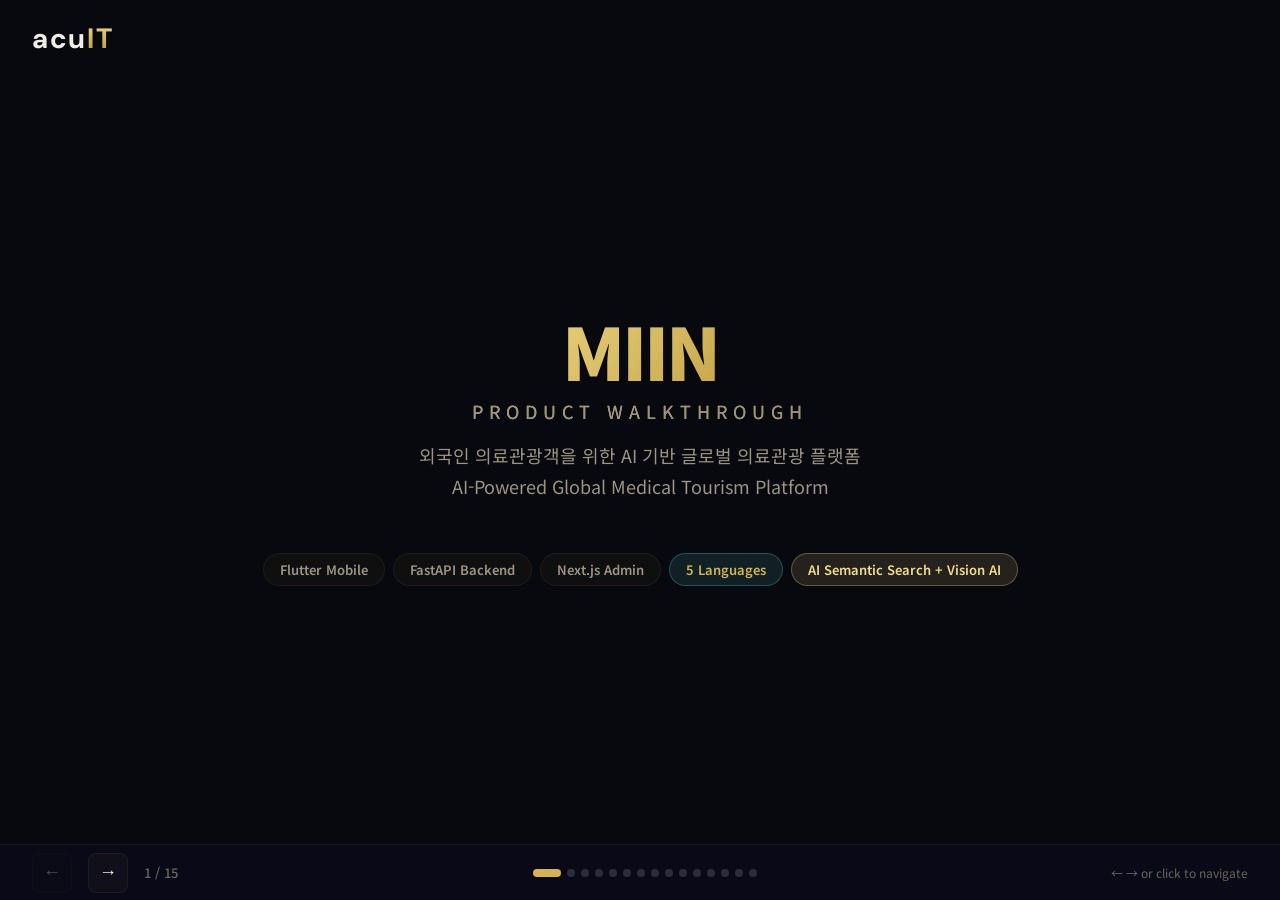
==== walkthrough-deck/walkthrough.html @ cf0fdb3b "walkthrough deck completed" ====
<!DOCTYPE html>
<html lang="ko">
<head>
<meta charset="UTF-8">
<meta name="viewport" content="width=device-width, initial-scale=1.0">
<title>MIIN — App Walkthrough Deck</title>
<link rel="preconnect" href="https://fonts.googleapis.com">
<link rel="preconnect" href="https://fonts.gstatic.com" crossorigin>
<link href="https://fonts.googleapis.com/css2?family=DM+Sans:wght@400;500;600;700&family=Noto+Sans+KR:wght@300;400;500;600;700;800;900&display=swap" rel="stylesheet">
<style>
*, *::before, *::after { box-sizing: border-box; margin: 0; padding: 0; }

:root {
  /* Gold theme matching landing page */
  --primary: #D4B44E;
  --primary-light: #F0DC8A;
  --primary-dark: #B89530;
  --bg: #08090E;
  --bg-slide: #0E1017;
  --text: #F0EDE6;
  --text-dim: #9B9484;
  --text-muted: #6B6459;
  --accent: #D4B44E;
  --surface: rgba(212,180,78,0.04);
  --border: rgba(212,180,78,0.08);
  --accent-glow: rgba(212,180,78,0.18);
}

html, body {
  width: 100%; height: 100%;
  font-family: 'Noto Sans KR', -apple-system, sans-serif;
  background: var(--bg);
  color: var(--text);
  overflow: hidden;
  -webkit-font-smoothing: antialiased;
}

/* ===== PRESENTATION CONTAINER ===== */
.presentation {
  width: 100%; height: 100%;
  position: relative;
}

/* ===== SLIDE ===== */
.slide {
  position: absolute;
  top: 0; left: 0; right: 0; bottom: 0;
  display: flex;
  align-items: center;
  justify-content: center;
  opacity: 0;
  transform: translateX(60px);
  transition: opacity 0.5s ease, transform 0.5s ease;
  pointer-events: none;
  padding: 40px;
}
.slide.active {
  opacity: 1;
  transform: translateX(0);
  pointer-events: all;
}
.slide.prev {
  opacity: 0;
  transform: translateX(-60px);
}

/* ===== SLIDE LAYOUTS ===== */
.slide-inner {
  width: 100%;
  max-width: 1400px;
  height: 100%;
  display: flex;
  align-items: center;
  gap: 60px;
}

/* Title slide */
.slide-inner.title-layout {
  flex-direction: column;
  justify-content: center;
  text-align: center;
  gap: 20px;
}

/* Content + phones layout */
.slide-inner.content-phones {
  flex-direction: row;
}
.slide-content {
  flex: 1;
  max-width: 480px;
}
.slide-phones {
  flex: 1;
  display: flex;
  gap: 24px;
  justify-content: center;
  align-items: center;
}

/* Multi-phones (3+) */
.slide-inner.phones-only {
  flex-direction: column;
  gap: 24px;
}
.phones-row {
  display: flex;
  gap: 24px;
  justify-content: center;
  align-items: flex-start;
}

/* ===== TYPOGRAPHY ===== */
.slide-number {
  display: inline-block;
  font-size: 12px;
  font-weight: 700;
  letter-spacing: 3px;
  text-transform: uppercase;
  color: var(--primary);
  margin-bottom: 16px;
  padding: 4px 12px;
  background: rgba(78,205,196,0.1);
  border-radius: 4px;
}

h1.hero-title {
  font-size: 72px;
  font-weight: 900;
  letter-spacing: -3px;
  line-height: 1;
  background: linear-gradient(135deg, var(--primary-light), var(--primary-dark));
  -webkit-background-clip: text;
  -webkit-text-fill-color: transparent;
  background-clip: text;
}
h1.hero-title .version {
  display: block;
  font-size: 18px;
  font-weight: 400;
  letter-spacing: 6px;
  -webkit-text-fill-color: var(--text-dim);
  margin-top: 16px;
}

h2.slide-title {
  font-size: 42px;
  font-weight: 800;
  letter-spacing: -1.5px;
  line-height: 1.2;
  margin-bottom: 16px;
}
h2.slide-title .highlight {
  color: var(--primary);
}

p.slide-subtitle {
  font-size: 18px;
  color: var(--text-dim);
  line-height: 1.7;
  max-width: 500px;
}
.title-layout p.slide-subtitle {
  max-width: 600px;
  margin: 0 auto;
}

p.slide-desc {
  font-size: 16px;
  color: var(--text-dim);
  line-height: 1.8;
  margin-bottom: 24px;
}

/* Feature pills */
.feature-pills {
  display: flex;
  flex-wrap: wrap;
  gap: 8px;
  margin-top: 20px;
}
.pill {
  padding: 6px 16px;
  border-radius: 20px;
  font-size: 13px;
  font-weight: 600;
  background: var(--surface);
  border: 1px solid var(--border);
  color: var(--text-dim);
}
.pill.accent {
  background: rgba(78,205,196,0.12);
  border-color: rgba(78,205,196,0.3);
  color: var(--primary);
}
.pill.new {
  background: rgba(240,220,138,0.12);
  border-color: rgba(240,220,138,0.3);
  color: var(--primary-light);
}

/* ===== PHONE MOCKUP ===== */
.phone-mockup {
  position: relative;
  width: 260px;
  flex-shrink: 0;
}
.phone-mockup.large {
  width: 300px;
}
.phone-mockup.small {
  width: 220px;
}
.phone-frame {
  background: #15171F;
  border-radius: 32px;
  padding: 8px;
  box-shadow:
    0 30px 80px rgba(0,0,0,0.5),
    0 0 0 1px rgba(212,180,78,0.12),
    inset 0 0 0 1px rgba(212,180,78,0.06);
}
.phone-screen {
  border-radius: 24px;
  overflow: hidden;
  position: relative;
  background: #f5f5f5;
}
.phone-screen img {
  width: 100%;
  display: block;
}
/* Status bar overlay — blends with white app background */
.phone-screen::before {
  content: '';
  position: absolute;
  top: 0; left: 0; right: 0;
  height: 32px;
  background: linear-gradient(180deg, #fff 60%, rgba(255,255,255,0));
  z-index: 5;
  border-radius: 24px 24px 0 0;
  pointer-events: none;
}
.phone-notch {
  position: absolute;
  top: 0;
  left: 50%;
  transform: translateX(-50%);
  width: 100px;
  height: 22px;
  background: #15171F;
  border-radius: 0 0 14px 14px;
  z-index: 10;
}
.phone-label {
  text-align: center;
  margin-top: 12px;
  font-size: 12px;
  font-weight: 600;
  color: var(--text-muted);
  letter-spacing: 1px;
  text-transform: uppercase;
}

/* Arrow indicator between phones */
.phone-arrow {
  display: flex;
  align-items: center;
  color: var(--primary);
  font-size: 28px;
  opacity: 0.6;
}

/* ===== NAVIGATION ===== */
.nav-bar {
  position: fixed;
  bottom: 0; left: 0; right: 0;
  height: 56px;
  background: rgba(10,10,26,0.9);
  backdrop-filter: blur(16px);
  border-top: 1px solid var(--border);
  display: flex;
  align-items: center;
  justify-content: space-between;
  padding: 0 32px;
  z-index: 1000;
}
.nav-left, .nav-right {
  display: flex;
  align-items: center;
  gap: 16px;
}
.nav-btn {
  width: 40px; height: 40px;
  border: 1px solid var(--border);
  border-radius: 8px;
  background: var(--surface);
  color: var(--text);
  display: flex;
  align-items: center;
  justify-content: center;
  cursor: pointer;
  font-size: 18px;
  transition: all 0.2s;
}
.nav-btn:hover {
  background: rgba(212,180,78,0.1);
  border-color: rgba(212,180,78,0.3);
  box-shadow: 0 0 16px var(--accent-glow);
}
.nav-btn:disabled {
  opacity: 0.3;
  cursor: default;
}

/* Progress dots */
.progress-dots {
  display: flex;
  gap: 6px;
  align-items: center;
}
.dot {
  width: 8px; height: 8px;
  border-radius: 50%;
  background: rgba(255,255,255,0.15);
  transition: all 0.3s;
  cursor: pointer;
}
.dot.active {
  width: 28px;
  border-radius: 4px;
  background: var(--primary);
}

.slide-counter {
  font-size: 13px;
  color: var(--text-muted);
  font-weight: 500;
  font-variant-numeric: tabular-nums;
}

/* ===== KEY SHORTCUT HINT ===== */
.key-hint {
  position: fixed;
  bottom: 72px;
  right: 32px;
  font-size: 11px;
  color: var(--text-muted);
  opacity: 0.5;
  z-index: 999;
}

/* ===== HOME LOGO ===== */
.home-logo {
  position: fixed;
  top: 20px;
  left: 32px;
  z-index: 1000;
  font-size: 28px;
  font-weight: 700;
  font-family: 'DM Sans', sans-serif;
  letter-spacing: 0.06em;
  cursor: pointer;
  transition: opacity 0.3s ease;
}
.home-logo:hover {
  opacity: 0.8;
}
.home-logo a {
  text-decoration: none;
  display: flex;
  align-items: baseline;
}
.home-logo .logo-acu {
  color: var(--text);
}
.home-logo .logo-it {
  background: linear-gradient(180deg, var(--primary-light), var(--primary-dark));
  -webkit-background-clip: text;
  -webkit-text-fill-color: transparent;
  background-clip: text;
  text-transform: uppercase;
}

/* ===== INFO GRID (for tech/roadmap slides) ===== */
.info-grid {
  display: grid;
  grid-template-columns: repeat(auto-fit, minmax(260px, 1fr));
  gap: 16px;
  width: 100%;
  max-width: 1200px;
}
.info-card {
  background: var(--surface);
  border: 1px solid var(--border);
  border-radius: 16px;
  padding: 24px;
}
.info-card h4 {
  font-size: 15px;
  font-weight: 700;
  color: var(--primary);
  margin-bottom: 12px;
}
.info-card ul {
  list-style: none;
}
.info-card li {
  font-size: 14px;
  color: var(--text-dim);
  padding: 4px 0 4px 18px;
  position: relative;
  line-height: 1.5;
}
.info-card li::before {
  content: '>';
  position: absolute;
  left: 0;
  color: var(--primary);
  font-weight: 700;
}

/* Tech arch boxes */
.arch-flow {
  display: flex;
  flex-direction: column;
  align-items: center;
  gap: 12px;
  width: 100%;
  max-width: 900px;
}
.arch-row {
  display: flex;
  gap: 16px;
  justify-content: center;
  flex-wrap: wrap;
}
.arch-box {
  background: var(--surface);
  border: 1px solid var(--border);
  border-radius: 12px;
  padding: 20px 28px;
  text-align: center;
  min-width: 180px;
  transition: all 0.3s ease;
}
.arch-box:hover {
  border-color: rgba(212,180,78,0.3);
  box-shadow: 0 0 20px var(--accent-glow);
}
.arch-box h5 {
  font-size: 14px;
  font-weight: 700;
  color: var(--text);
  margin-bottom: 4px;
}
.arch-box .tech {
  font-size: 13px;
  color: var(--primary);
  font-weight: 600;
}
.arch-box .details {
  font-size: 11px;
  color: var(--text-muted);
  margin-top: 6px;
  line-height: 1.5;
}
.arch-arrow-down {
  color: var(--primary);
  font-size: 22px;
  opacity: 0.6;
}

/* Roadmap */
.roadmap-grid {
  display: grid;
  grid-template-columns: repeat(3, 1fr);
  gap: 20px;
  width: 100%;
  max-width: 1100px;
}
.roadmap-card {
  background: var(--surface);
  border: 1px solid var(--border);
  border-radius: 16px;
  padding: 28px;
}
.roadmap-card.current {
  border-color: rgba(212,180,78,0.4);
  background: rgba(212,180,78,0.06);
}
.roadmap-card h4 {
  font-size: 16px;
  font-weight: 700;
  margin-bottom: 16px;
}
.roadmap-card.current h4 { color: var(--primary); }
.roadmap-card ul {
  list-style: none;
}
.roadmap-card li {
  font-size: 13px;
  color: var(--text-dim);
  padding: 5px 0 5px 20px;
  position: relative;
  line-height: 1.5;
}
.roadmap-card li::before {
  content: '>';
  position: absolute;
  left: 0;
  color: var(--primary);
  font-weight: 700;
}
.roadmap-card.current li::before { content: '✓'; }

/* ===== RESPONSIVE ===== */
@media (max-width: 1100px) {
  .slide-inner.content-phones { flex-direction: column; gap: 32px; }
  .slide-content { max-width: 100%; text-align: center; }
  .slide-content .feature-pills { justify-content: center; }
  h2.slide-title { font-size: 32px; }
  .phone-mockup { width: 200px; }
  .phone-mockup.large { width: 240px; }
  .roadmap-grid { grid-template-columns: 1fr; }
}
</style>
</head>
<body>

<!-- Home Logo -->
<div class="home-logo">
  <a href="../index.html">
    <span class="logo-acu">acu</span><span class="logo-it">IT</span>
  </a>
</div>

<div class="presentation" id="presentation">

<!-- ==================== SLIDE 0: TITLE ==================== -->
<div class="slide active" data-index="0">
  <div class="slide-inner title-layout">
    <h1 class="hero-title">
      MIIN
      <span class="version">PRODUCT WALKTHROUGH</span>
    </h1>
    <p class="slide-subtitle">
      외국인 의료관광객을 위한 AI 기반 글로벌 의료관광 플랫폼<br>
      AI-Powered Global Medical Tourism Platform
    </p>
    <div class="feature-pills" style="justify-content:center; margin-top:32px">
      <span class="pill">Flutter Mobile</span>
      <span class="pill">FastAPI Backend</span>
      <span class="pill">Next.js Admin</span>
      <span class="pill accent">5 Languages</span>
      <span class="pill new">AI Semantic Search + Vision AI</span>
    </div>
  </div>
</div>

<!-- ==================== SLIDE 1: HOME ==================== -->
<div class="slide" data-index="1">
  <div class="slide-inner content-phones">
    <div class="slide-content">
      <div class="slide-number">01 — Home</div>
      <h2 class="slide-title"><span class="highlight">홈 화면</span><br>맞춤 탐색의 시작</h2>
      <p class="slide-desc">
        프로모션 배너, 16개 시술 카테고리, 할인 시술, 리뷰 많은 시술, 높은 평점 시술, 인기 클리닉 랭킹까지 홈에서 한눈에 탐색.
      </p>
      <div class="feature-pills">
        <span class="pill accent">16개 카테고리</span>
        <span class="pill">프로모션 배너</span>
        <span class="pill">인기 클리닉 TOP 5</span>
        <span class="pill accent">5개국어 전환</span>
      </div>
    </div>
    <div class="slide-phones">
      <div class="phone-mockup small">
        <div class="phone-frame">
          <div class="phone-screen">
            <img src="images/home.jpg" alt="Home">
          </div>
        </div>
        <div class="phone-label">Home</div>
      </div>
      <div class="phone-mockup small">
        <div class="phone-frame">
          <div class="phone-screen">
            <img src="images/home-scroll1.jpg" alt="Home Scroll 1">
          </div>
        </div>
        <div class="phone-label">Best Reviews</div>
      </div>
      <div class="phone-mockup small">
        <div class="phone-frame">
          <div class="phone-screen">
            <img src="images/home-scroll2.jpg" alt="Home Scroll 2">
          </div>
        </div>
        <div class="phone-label">Popular Clinics</div>
      </div>
    </div>
  </div>
</div>

<!-- ==================== SLIDE 2: LANGUAGE ==================== -->
<div class="slide" data-index="2">
  <div class="slide-inner content-phones">
    <div class="slide-content">
      <div class="slide-number">02 — Multi-Language</div>
      <h2 class="slide-title"><span class="highlight">5개국어</span><br>글로벌 접근성</h2>
      <p class="slide-desc">
        English, 한국어, 日本語, 中文, Tiếng Việt 지원. 앱 전체 UI와 콘텐츠가 선택한 언어로 즉시 전환됩니다.
      </p>
      <div class="feature-pills">
        <span class="pill accent">English</span>
        <span class="pill accent">한국어</span>
        <span class="pill accent">日本語</span>
        <span class="pill accent">中文</span>
        <span class="pill accent">Tiếng Việt</span>
      </div>
    </div>
    <div class="slide-phones">
      <div class="phone-mockup large">
        <div class="phone-frame">
          <div class="phone-screen">
            <img src="images/home-language.jpg" alt="Language">
          </div>
        </div>
        <div class="phone-label">Language Selector</div>
      </div>
    </div>
  </div>
</div>

<!-- ==================== SLIDE 3: SEARCH ==================== -->
<div class="slide" data-index="3">
  <div class="slide-inner content-phones">
    <div class="slide-content">
      <div class="slide-number">03 — Search & Discovery</div>
      <h2 class="slide-title"><span class="highlight">AI 검색</span>과<br>스마트 필터링</h2>
      <p class="slide-desc">
        AI 모드 ON 시 대화형 AI 챗봇 인터페이스로 전환. 사진 업로드로 Vision AI가 얼굴 분석 후 시술 추천 및 시뮬레이션. 자연어로 "회복 빠르고 자연스러운 코 수술" 같은 복합 요구사항 처리.
      </p>
      <div class="feature-pills">
        <span class="pill new">AI 시맨틱 검색</span>
        <span class="pill new">Vision AI 사진 분석</span>
        <span class="pill">카테고리 필터</span>
        <span class="pill">인기 검색어</span>
      </div>
    </div>
    <div class="slide-phones">
      <div class="phone-mockup">
        <div class="phone-frame">
          <div class="phone-screen">
            <img src="images/search.jpg" alt="Search">
          </div>
        </div>
        <div class="phone-label">Search</div>
      </div>
      <div class="phone-arrow">&#10132;</div>
      <div class="phone-mockup">
        <div class="phone-frame">
          <div class="phone-screen">
            <img src="images/search-results.jpg" alt="Results">
          </div>
        </div>
        <div class="phone-label">Results</div>
      </div>
    </div>
  </div>
</div>

<!-- ==================== SLIDE 4: CLINIC ==================== -->
<div class="slide" data-index="4">
  <div class="slide-inner content-phones">
    <div class="slide-content">
      <div class="slide-number">04 — Clinic Detail</div>
      <h2 class="slide-title"><span class="highlight">클리닉</span> 프로필<br>신뢰의 시작</h2>
      <p class="slide-desc">
        병원소개, 영업시간, 지도, 연락처부터 의료진 경력/전문분야, 시술 목록과 가격, 리뷰 별점 분포까지 탭으로 구분.
      </p>
      <div class="feature-pills">
        <span class="pill">병원 소개</span>
        <span class="pill accent">의사 프로필</span>
        <span class="pill">시술 + 가격</span>
        <span class="pill accent">리뷰 27개</span>
      </div>
    </div>
    <div class="slide-phones">
      <div class="phone-mockup small">
        <div class="phone-frame">
          <div class="phone-screen">
            <img src="images/clinic.jpg" alt="Clinic">
          </div>
        </div>
        <div class="phone-label">Info</div>
      </div>
      <div class="phone-mockup small">
        <div class="phone-frame">
          <div class="phone-screen">
            <img src="images/clinic-doctors.jpg" alt="Doctors">
          </div>
        </div>
        <div class="phone-label">Doctors</div>
      </div>
      <div class="phone-mockup small">
        <div class="phone-frame">
          <div class="phone-screen">
            <img src="images/clinic-procedures.jpg" alt="Procedures">
          </div>
        </div>
        <div class="phone-label">Procedures</div>
      </div>
    </div>
  </div>
</div>

<!-- ==================== SLIDE 5: CLINIC REVIEWS ==================== -->
<div class="slide" data-index="5">
  <div class="slide-inner content-phones">
    <div class="slide-content">
      <div class="slide-number">05 — Reviews & Map</div>
      <h2 class="slide-title"><span class="highlight">리뷰</span> 시스템과<br>위치 정보</h2>
      <p class="slide-desc">
        별점 분포 그래프, 시술별 필터링, 내 리뷰 하이라이트, 인증 뱃지. OpenStreetMap 기반 클리닉 위치와 연락처 정보 제공.
      </p>
      <div class="feature-pills">
        <span class="pill accent">별점 분포 차트</span>
        <span class="pill">시술별 필터</span>
        <span class="pill">인증 리뷰</span>
        <span class="pill accent">지도 + 길찾기</span>
      </div>
    </div>
    <div class="slide-phones">
      <div class="phone-mockup small">
        <div class="phone-frame">
          <div class="phone-screen">
            <img src="images/clinic-reviews.jpg" alt="Reviews">
          </div>
        </div>
        <div class="phone-label">Reviews</div>
      </div>
      <div class="phone-mockup small">
        <div class="phone-frame">
          <div class="phone-screen">
            <img src="images/clinic-scroll1.jpg" alt="Map">
          </div>
        </div>
        <div class="phone-label">Map</div>
      </div>
      <div class="phone-mockup small">
        <div class="phone-frame">
          <div class="phone-screen">
            <img src="images/clinic-scroll2.jpg" alt="Contact">
          </div>
        </div>
        <div class="phone-label">Contact</div>
      </div>
    </div>
  </div>
</div>

<!-- ==================== SLIDE 6: PROCEDURE DETAIL ==================== -->
<div class="slide" data-index="6">
  <div class="slide-inner content-phones">
    <div class="slide-content">
      <div class="slide-number">06 — Procedure Detail</div>
      <h2 class="slide-title"><span class="highlight">시술 상세</span><br>정보와 리뷰</h2>
      <p class="slide-desc">
        시술 사진 갤러리, 시술 정보(부가세, 마취비 등), 리뷰 목록과 답변. 하단에서 바로 1:1 상담, "Ask miin AI", 예약하기로 연결.
      </p>
      <div class="feature-pills">
        <span class="pill accent">시술 사진 갤러리</span>
        <span class="pill">시술 옵션 정보</span>
        <span class="pill">리뷰 + 답변</span>
        <span class="pill accent">즐겨찾기</span>
      </div>
    </div>
    <div class="slide-phones">
      <div class="phone-mockup small">
        <div class="phone-frame">
          <div class="phone-screen">
            <img src="images/procedure-detail.jpg" alt="Procedure">
          </div>
        </div>
        <div class="phone-label">Detail</div>
      </div>
      <div class="phone-mockup small">
        <div class="phone-frame">
          <div class="phone-screen">
            <img src="images/procedure-scroll1.jpg" alt="Options">
          </div>
        </div>
        <div class="phone-label">Options</div>
      </div>
      <div class="phone-mockup small">
        <div class="phone-frame">
          <div class="phone-screen">
            <img src="images/procedure-scroll2.jpg" alt="Reviews & Hospital">
          </div>
        </div>
        <div class="phone-label">Reviews</div>
      </div>
    </div>
  </div>
</div>

<!-- ==================== SLIDE 7: BOOKING FLOW ==================== -->
<div class="slide" data-index="7">
  <div class="slide-inner content-phones">
    <div class="slide-content">
      <div class="slide-number">07 — Booking Flow</div>
      <h2 class="slide-title"><span class="highlight">예약</span> 플로우<br>3단계 완료</h2>
      <p class="slide-desc">
        캘린더에서 날짜 선택 → 가용 타임슬롯 선택 → 메모 추가 → 예약 완료. 예약 확정 후 상세 정보와 취소 기능 제공.
      </p>
      <div class="feature-pills">
        <span class="pill accent">캘린더 날짜 선택</span>
        <span class="pill">타임슬롯 선택</span>
        <span class="pill accent">예약 완료</span>
        <span class="pill">예약 상세/취소</span>
      </div>
    </div>
    <div class="slide-phones">
      <div class="phone-mockup small">
        <div class="phone-frame">
          <div class="phone-screen">
            <img src="images/procedure-booking.jpg" alt="Book">
          </div>
        </div>
        <div class="phone-label">Select Time</div>
      </div>
      <div class="phone-arrow">&#10132;</div>
      <div class="phone-mockup small">
        <div class="phone-frame">
          <div class="phone-screen">
            <img src="images/procedure-booked.jpg" alt="Confirmed">
          </div>
        </div>
        <div class="phone-label">Confirmed</div>
      </div>
      <div class="phone-arrow">&#10132;</div>
      <div class="phone-mockup small">
        <div class="phone-frame">
          <div class="phone-screen">
            <img src="images/procedure-booking-detail.jpg" alt="Detail">
          </div>
        </div>
        <div class="phone-label">Detail</div>
      </div>
    </div>
  </div>
</div>

<!-- ==================== SLIDE 8: CONSULTATION ==================== -->
<div class="slide" data-index="8">
  <div class="slide-inner content-phones">
    <div class="slide-content">
      <div class="slide-number">08 — 1:1 Consultation</div>
      <h2 class="slide-title"><span class="highlight">1:1 상담</span><br>실시간 채팅</h2>
      <p class="slide-desc">
        클리닉/시술별 FAQ 자동 추천으로 빠른 진입. 텍스트 + 이미지 전송으로 정확한 비대면 상담. 상담 → 예약으로 자연스러운 전환.
      </p>
      <div class="feature-pills">
        <span class="pill accent">FAQ 자동 추천</span>
        <span class="pill">실시간 메시징</span>
        <span class="pill accent">이미지 전송</span>
        <span class="pill">상담 → 예약</span>
      </div>
    </div>
    <div class="slide-phones">
      <div class="phone-mockup small">
        <div class="phone-frame">
          <div class="phone-screen">
            <img src="images/clinic-consultation.jpg" alt="Clinic Consult">
          </div>
        </div>
        <div class="phone-label">Clinic FAQ</div>
      </div>
      <div class="phone-mockup small">
        <div class="phone-frame">
          <div class="phone-screen">
            <img src="images/procedure-consultation.jpg" alt="Procedure Consult">
          </div>
        </div>
        <div class="phone-label">Procedure FAQ</div>
      </div>
      <div class="phone-mockup small">
        <div class="phone-frame">
          <div class="phone-screen">
            <img src="images/procedure-consultation2.jpg" alt="Chat">
          </div>
        </div>
        <div class="phone-label">Live Chat</div>
      </div>
    </div>
  </div>
</div>

<!-- ==================== SLIDE 9: MY BOOKINGS ==================== -->
<div class="slide" data-index="9">
  <div class="slide-inner content-phones">
    <div class="slide-content">
      <div class="slide-number">09 — My Bookings</div>
      <h2 class="slide-title"><span class="highlight">예약 관리</span><br>리스트 & 캘린더</h2>
      <p class="slide-desc">
        예정된 예약/지난 예약 탭 분리. 캘린더 뷰로 일정 한눈에 확인. 예약 확정/완료/취소 상태 컬러 구분. 상담 내역도 함께 관리.
      </p>
      <div class="feature-pills">
        <span class="pill accent">리스트 / 캘린더 뷰</span>
        <span class="pill">상태별 필터</span>
        <span class="pill accent">상담 내역</span>
        <span class="pill">예약 상세 보기</span>
      </div>
    </div>
    <div class="slide-phones">
      <div class="phone-mockup">
        <div class="phone-frame">
          <div class="phone-screen">
            <img src="images/bookings.jpg" alt="Bookings">
          </div>
        </div>
        <div class="phone-label">List View</div>
      </div>
      <div class="phone-mockup">
        <div class="phone-frame">
          <div class="phone-screen">
            <img src="images/bookings-calendar.jpg" alt="Calendar">
          </div>
        </div>
        <div class="phone-label">Calendar View</div>
      </div>
    </div>
  </div>
</div>

<!-- ==================== SLIDE 10: MY PAGE ==================== -->
<div class="slide" data-index="10">
  <div class="slide-inner content-phones">
    <div class="slide-content">
      <div class="slide-number">10 — My Page</div>
      <h2 class="slide-title"><span class="highlight">마이페이지</span><br>나만의 공간</h2>
      <p class="slide-desc">
        프로필 완성도 바, 활동 대시보드(예약/리뷰/즐겨찾기 카운트), 의료서류 관리, 계정/언어/알림 설정, 고객지원까지 올인원.
      </p>
      <div class="feature-pills">
        <span class="pill accent">활동 대시보드</span>
        <span class="pill">의료 서류 관리</span>
        <span class="pill">언어/알림 설정</span>
        <span class="pill accent">고객지원</span>
      </div>
    </div>
    <div class="slide-phones">
      <div class="phone-mockup">
        <div class="phone-frame">
          <div class="phone-screen">
            <img src="images/mypage.jpg" alt="MyPage">
          </div>
        </div>
        <div class="phone-label">My Page</div>
      </div>
      <div class="phone-mockup">
        <div class="phone-frame">
          <div class="phone-screen">
            <img src="images/mypage-scroll.jpg" alt="Settings">
          </div>
        </div>
        <div class="phone-label">Settings</div>
      </div>
    </div>
  </div>
</div>

<!-- ==================== SLIDE 11: FAVORITES & CONSULTATIONS ==================== -->
<div class="slide" data-index="11">
  <div class="slide-inner content-phones">
    <div class="slide-content">
      <div class="slide-number">11 — Favorites & Consultations</div>
      <h2 class="slide-title"><span class="highlight">즐겨찾기</span>와<br>상담 관리</h2>
      <p class="slide-desc">
        관심 시술을 즐겨찾기에 저장. 내 상담 목록에서 진행 중/종료 상태 필터링. 클리닉별 상담 이력 한눈에 관리.
      </p>
      <div class="feature-pills">
        <span class="pill accent">시술 즐겨찾기</span>
        <span class="pill">상담 상태 필터</span>
        <span class="pill accent">이력 관리</span>
      </div>
    </div>
    <div class="slide-phones">
      <div class="phone-mockup">
        <div class="phone-frame">
          <div class="phone-screen">
            <img src="images/favorites.jpg" alt="Favorites">
          </div>
        </div>
        <div class="phone-label">Favorites</div>
      </div>
      <div class="phone-mockup">
        <div class="phone-frame">
          <div class="phone-screen">
            <img src="images/mypage-consultations.jpg" alt="Consultations">
          </div>
        </div>
        <div class="phone-label">My Consultations</div>
      </div>
    </div>
  </div>
</div>

<!-- ==================== SLIDE 12: TECH STACK ==================== -->
<div class="slide" data-index="12">
  <div class="slide-inner phones-only">
    <div style="text-align:center">
      <div class="slide-number">12 — Tech Architecture</div>
      <h2 class="slide-title" style="font-size:36px">기술 <span class="highlight">아키텍처</span></h2>
    </div>
    <div class="arch-flow">
      <div class="arch-row">
        <div class="arch-box">
          <h5>Mobile App</h5>
          <div class="tech">Flutter + Dart</div>
          <div class="details">Riverpod | GoRouter | Dio<br>FCM | Freezed | i18n (5 lang)</div>
        </div>
        <div class="arch-box">
          <h5>Admin Dashboard</h5>
          <div class="tech">Next.js + React</div>
          <div class="details">TypeScript | Tailwind | Radix UI<br>React Query | Zod</div>
        </div>
      </div>
      <div class="arch-arrow-down">&#9660; REST API &#9660;</div>
      <div class="arch-row">
        <div class="arch-box" style="border-color:rgba(78,205,196,0.3)">
          <h5>Backend API</h5>
          <div class="tech">FastAPI + Python</div>
          <div class="details">SQLAlchemy | JWT Auth | Pydantic<br>APScheduler | Rate Limiting</div>
        </div>
      </div>
      <div class="arch-arrow-down">&#9660;</div>
      <div class="arch-row">
        <div class="arch-box">
          <h5>Database</h5>
          <div class="tech">MySQL (RDS)</div>
          <div class="details">25+ Models<br>Alembic Migrations</div>
        </div>
        <div class="arch-box">
          <h5>Push</h5>
          <div class="tech">Firebase FCM</div>
          <div class="details">8 Notification Types<br>24h/1h Reminders</div>
        </div>
        <div class="arch-box">
          <h5>Storage</h5>
          <div class="tech">AWS S3</div>
          <div class="details">Image Upload<br>CDN Delivery</div>
        </div>
        <div class="arch-box">
          <h5>Deploy</h5>
          <div class="tech">AWS Fargate</div>
          <div class="details">Docker | ARM64<br>GitHub Actions CI/CD</div>
        </div>
      </div>
    </div>
  </div>
</div>

<!-- ==================== SLIDE 13: ROADMAP ==================== -->
<div class="slide" data-index="13">
  <div class="slide-inner phones-only">
    <div style="text-align:center">
      <div class="slide-number">13 — Roadmap</div>
      <h2 class="slide-title" style="font-size:36px">개발 <span class="highlight">로드맵</span></h2>
    </div>
    <div class="roadmap-grid">
      <div class="roadmap-card current">
        <h4>Phase 1 — Now &#10003;</h4>
        <ul>
          <li>핵심 기능 개발 완료</li>
          <li>푸시 알림 시스템 (NEW)</li>
          <li>이벤트 페이지 (NEW)</li>
          <li>5개 국어 i18n</li>
          <li>OAuth 소셜 로그인 (G/K/L)</li>
          <li>Admin 대시보드</li>
          <li>Docker + AWS 배포</li>
        </ul>
      </div>
      <div class="roadmap-card">
        <h4>Phase 2 — Growth</h4>
        <ul>
          <li>베타 런칭 & 클리닉 온보딩</li>
          <li>결제 시스템 연동</li>
          <li>AI 시맨틱 검색 + Vision AI 고도화</li>
          <li>리뷰 인증 시스템 (Closed-loop)</li>
          <li>항공권 연결 (메디컬 트립 패키지)</li>
          <li>마케팅 & 유저 유치</li>
          <li>앱스토어 출시</li>
        </ul>
      </div>
      <div class="roadmap-card">
        <h4>Phase 3 — Scale</h4>
        <ul>
          <li>서구권 등 국가 추가 확장</li>
          <li>숙박권 연결 (원스톱 트립 패키지)</li>
          <li>시술 연계 상품 판매 (K-뷰티 커머스)</li>
          <li>B2B API 라이선스</li>
          <li>클리닉 네트워크 1000+</li>
        </ul>
      </div>
    </div>
  </div>
</div>

<!-- ==================== SLIDE 14: THANK YOU ==================== -->
<div class="slide" data-index="14">
  <div class="slide-inner title-layout">
    <h1 class="hero-title">
      Thank You
    </h1>
    <p class="slide-subtitle">
      K-뷰티 의료관광의 새로운 글로벌 표준을 만들다
    </p>
    <div class="feature-pills" style="justify-content:center; margin-top:24px">
      <span class="pill accent">AcuIT Inc.</span>
    </div>
  </div>
</div>

</div><!-- .presentation -->

<!-- ===== BOTTOM NAV ===== -->
<div class="nav-bar">
  <div class="nav-left">
    <button class="nav-btn" id="prevBtn" onclick="navigate(-1)">&#8592;</button>
    <button class="nav-btn" id="nextBtn" onclick="navigate(1)">&#8594;</button>
    <span class="slide-counter" id="counter">1 / 15</span>
  </div>
  <div class="progress-dots" id="dots"></div>
  <div class="nav-right">
    <span style="font-size:12px;color:var(--text-muted)">&#8592; &#8594; or click to navigate</span>
  </div>
</div>

<script>
const slides = document.querySelectorAll('.slide');
const totalSlides = slides.length;
let currentSlide = 0;

// Build dots
const dotsContainer = document.getElementById('dots');
for (let i = 0; i < totalSlides; i++) {
  const dot = document.createElement('div');
  dot.className = 'dot' + (i === 0 ? ' active' : '');
  dot.onclick = () => goTo(i);
  dotsContainer.appendChild(dot);
}

function updateUI() {
  slides.forEach((s, i) => {
    s.classList.remove('active', 'prev');
    if (i === currentSlide) s.classList.add('active');
    else if (i < currentSlide) s.classList.add('prev');
  });
  document.querySelectorAll('.dot').forEach((d, i) => {
    d.classList.toggle('active', i === currentSlide);
  });
  document.getElementById('counter').textContent = `${currentSlide + 1} / ${totalSlides}`;
  document.getElementById('prevBtn').disabled = currentSlide === 0;
  document.getElementById('nextBtn').disabled = currentSlide === totalSlides - 1;
}

function navigate(dir) {
  const next = currentSlide + dir;
  if (next >= 0 && next < totalSlides) {
    currentSlide = next;
    updateUI();
  }
}

function goTo(index) {
  currentSlide = index;
  updateUI();
}

// Keyboard nav
document.addEventListener('keydown', (e) => {
  if (e.key === 'ArrowRight' || e.key === ' ') { e.preventDefault(); navigate(1); }
  if (e.key === 'ArrowLeft') { e.preventDefault(); navigate(-1); }
  if (e.key === 'Home') { e.preventDefault(); goTo(0); }
  if (e.key === 'End') { e.preventDefault(); goTo(totalSlides - 1); }
});

// Touch/swipe support
let touchStartX = 0;
document.addEventListener('touchstart', (e) => { touchStartX = e.touches[0].clientX; });
document.addEventListener('touchend', (e) => {
  const diff = touchStartX - e.changedTouches[0].clientX;
  if (Math.abs(diff) > 60) navigate(diff > 0 ? 1 : -1);
});

updateUI();
</script>

</body>
</html>
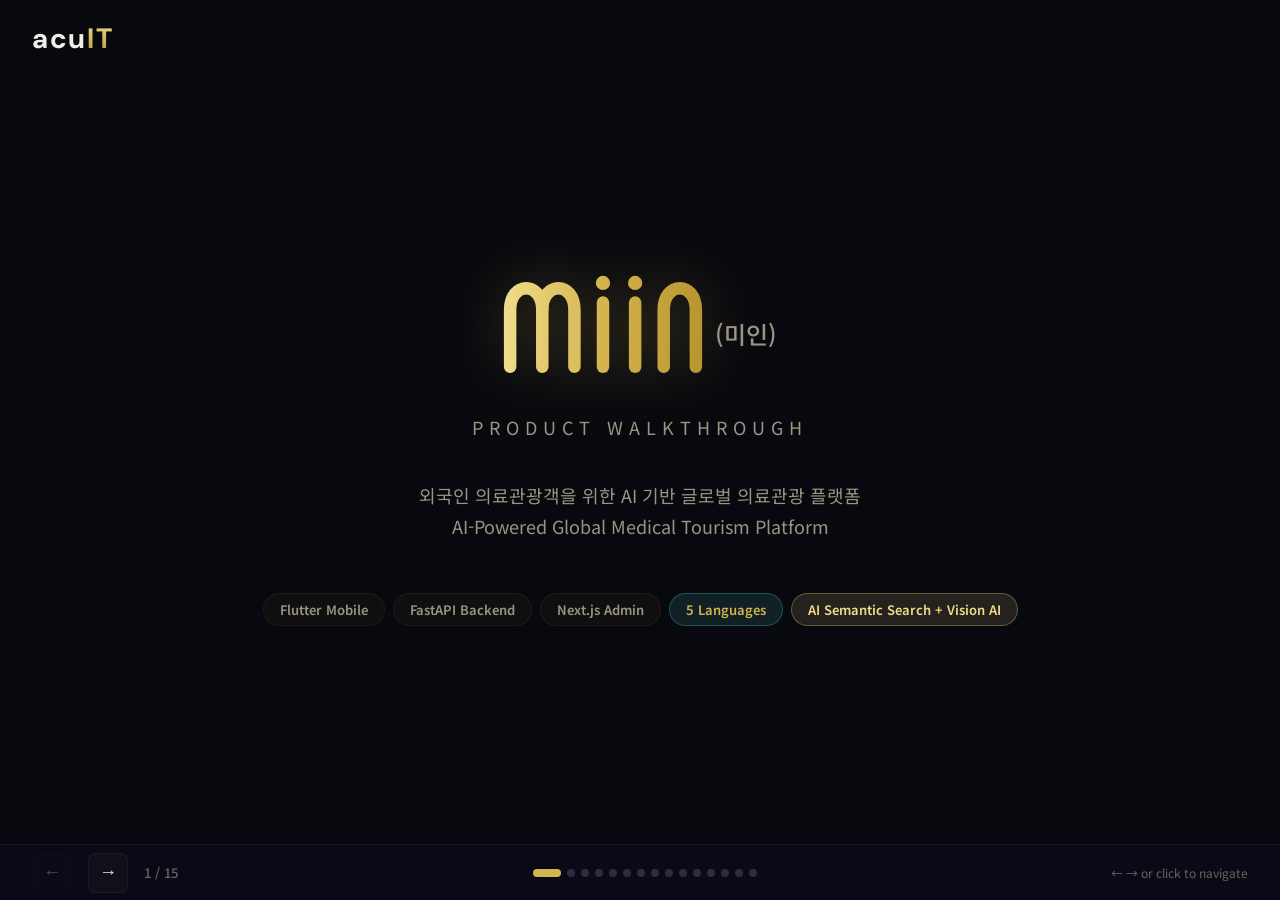
==== commit 26a83adb: "miin 로고" ====
--- a/walkthrough-deck/walkthrough.html
+++ b/walkthrough-deck/walkthrough.html
@@ -124,6 +124,43 @@
   border-radius: 4px;
 }
 
+/* Hero MIIN Logo */
+.hero-logo-container {
+  display: flex;
+  align-items: center;
+  justify-content: center;
+  gap: 12px;
+  margin-bottom: 20px;
+}
+
+.hero-miin-logo {
+  display: block;
+  filter: drop-shadow(0 0 30px rgba(212, 180, 78, 0.3));
+  animation: logo-glow 4s ease-in-out infinite alternate;
+}
+
+@keyframes logo-glow {
+  0% { filter: drop-shadow(0 0 20px rgba(212, 180, 78, 0.2)); }
+  100% { filter: drop-shadow(0 0 40px rgba(212, 180, 78, 0.5)); }
+}
+
+.hero-subtitle-kr {
+  font-size: 24px;
+  font-weight: 500;
+  color: var(--text-dim);
+  font-family: 'Noto Sans KR', sans-serif;
+  margin-top: 20px;
+}
+
+.hero-subtitle-text {
+  font-size: 18px;
+  font-weight: 400;
+  letter-spacing: 6px;
+  color: var(--text-dim);
+  text-transform: uppercase;
+  margin-bottom: 20px;
+}
+
 h1.hero-title {
   font-size: 72px;
   font-weight: 900;
@@ -523,6 +560,14 @@
   .phone-mockup { width: 200px; }
   .phone-mockup.large { width: 240px; }
   .roadmap-grid { grid-template-columns: 1fr; }
+  .hero-miin-logo { width: 160px; height: 80px; }
+  .hero-subtitle-kr { font-size: 20px; }
+}
+
+@media (max-width: 768px) {
+  .hero-miin-logo { width: 140px; height: 70px; }
+  .hero-subtitle-kr { font-size: 18px; }
+  .hero-subtitle-text { font-size: 14px; letter-spacing: 4px; }
 }
 </style>
 </head>
@@ -540,10 +585,27 @@
 <!-- ==================== SLIDE 0: TITLE ==================== -->
 <div class="slide active" data-index="0">
   <div class="slide-inner title-layout">
-    <h1 class="hero-title">
-      MIIN
-      <span class="version">PRODUCT WALKTHROUGH</span>
-    </h1>
+    <div class="hero-logo-container">
+      <svg class="hero-miin-logo" viewBox="0 0 112 56" width="200" height="100" fill="none"
+        xmlns="http://www.w3.org/2000/svg">
+        <defs>
+          <linearGradient id="miin-hero-g" x1="0" y1="0" x2="112" y2="0" gradientUnits="userSpaceOnUse">
+            <stop stop-color="#F0DC8A" />
+            <stop offset="0.5" stop-color="#D4B44E" />
+            <stop offset="1" stop-color="#B89530" />
+          </linearGradient>
+        </defs>
+        <path d="M4 52V20C4 4 22 4 22 20V52" stroke="url(#miin-hero-g)" stroke-width="7" stroke-linecap="round" />
+        <path d="M22 20C22 4 40 4 40 20V52" stroke="url(#miin-hero-g)" stroke-width="7" stroke-linecap="round" />
+        <circle cx="56" cy="5" r="4" fill="url(#miin-hero-g)" />
+        <path d="M56 16V52" stroke="url(#miin-hero-g)" stroke-width="7" stroke-linecap="round" />
+        <circle cx="74" cy="5" r="4" fill="url(#miin-hero-g)" />
+        <path d="M74 16V52" stroke="url(#miin-hero-g)" stroke-width="7" stroke-linecap="round" />
+        <path d="M90 52V20C90 4 108 4 108 20V52" stroke="url(#miin-hero-g)" stroke-width="7" stroke-linecap="round" />
+      </svg>
+      <span class="hero-subtitle-kr">(미인)</span>
+    </div>
+    <h2 class="hero-subtitle-text">PRODUCT WALKTHROUGH</h2>
     <p class="slide-subtitle">
       외국인 의료관광객을 위한 AI 기반 글로벌 의료관광 플랫폼<br>
       AI-Powered Global Medical Tourism Platform
